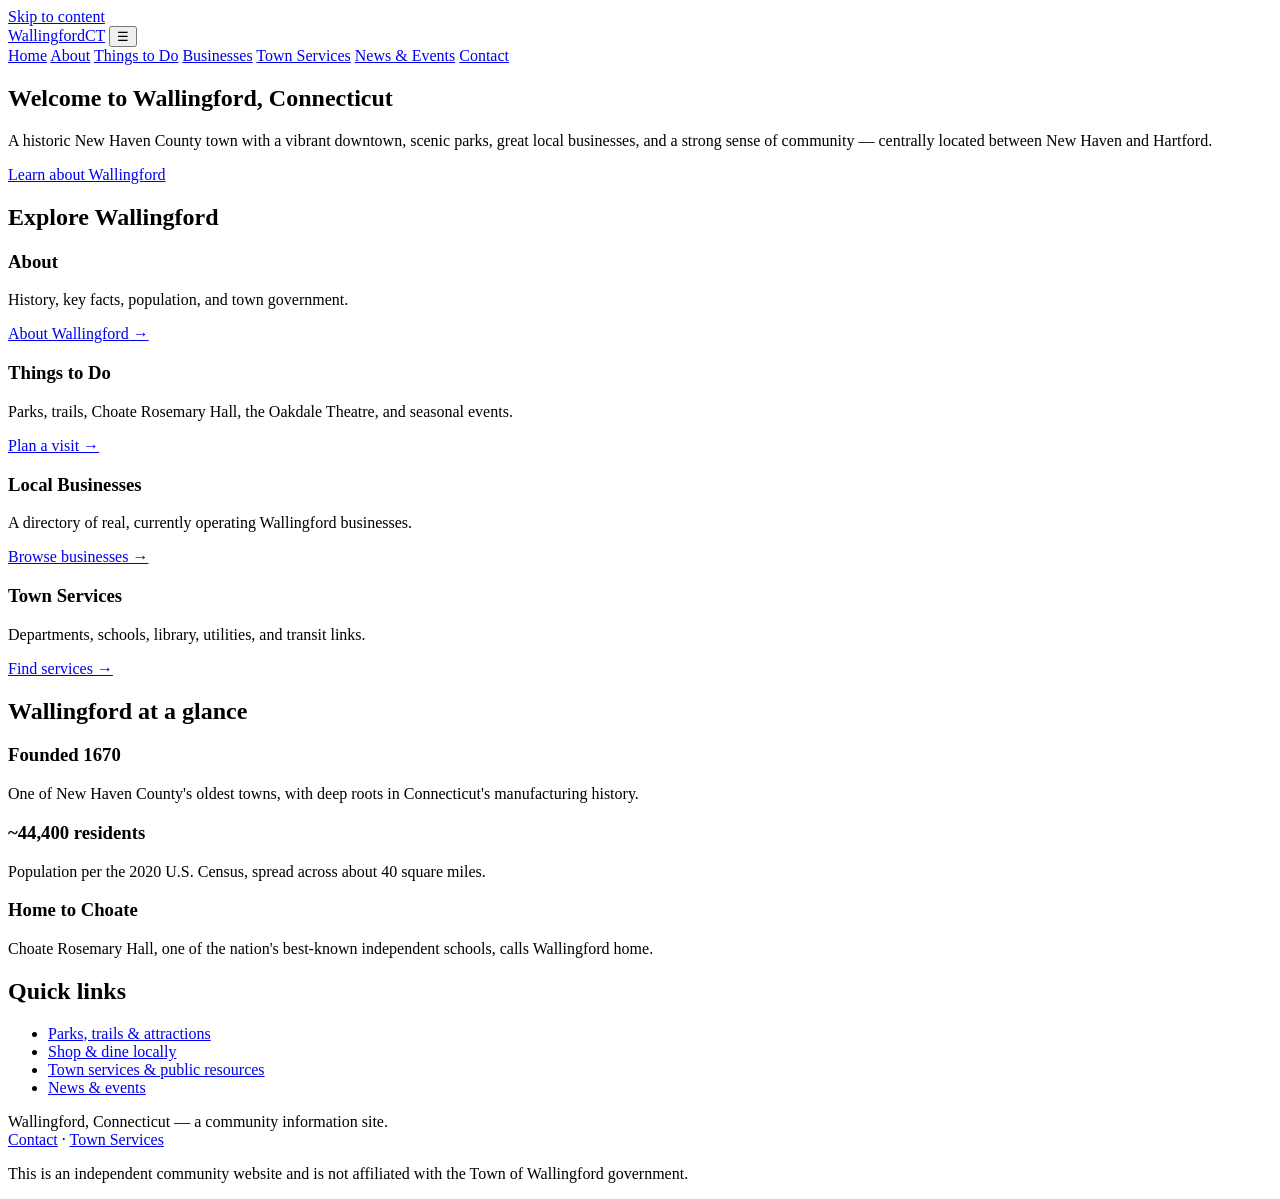
==== index.html @ 543798b0 "Build Wallingford community site" ====
<!DOCTYPE html>
<html lang="en">
<head>
  <meta charset="UTF-8">
  <meta name="viewport" content="width=device-width, initial-scale=1.0">
  <title>Wallingford, Connecticut — Community Website</title>
  <meta name="description" content="A community guide to Wallingford, Connecticut — its history, things to do, local businesses, town services, and events.">
  <link rel="stylesheet" href="styles.css">
</head>
<body>
  <a class="skip-link" href="#main">Skip to content</a>
  <header class="site-header">
    <div class="container header-inner">
      <a class="brand" href="index.html">Wallingford<span>CT</span></a>
      <button class="nav-toggle" aria-label="Open menu" aria-expanded="false">&#9776;</button>
      <nav class="site-nav" id="site-nav" aria-label="Primary">
        <a href="index.html" aria-current="page">Home</a>
        <a href="about.html">About</a>
        <a href="things-to-do.html">Things to Do</a>
        <a href="businesses.html">Businesses</a>
        <a href="services.html">Town Services</a>
        <a href="news-events.html">News &amp; Events</a>
        <a href="contact.html">Contact</a>
      </nav>
    </div>
  </header>

  <main id="main">
    <section class="hero">
      <div class="container">
        <h1>Welcome to Wallingford, Connecticut</h1>
        <p>A historic New Haven County town with a vibrant downtown, scenic parks, great local businesses, and a strong sense of community — centrally located between New Haven and Hartford.</p>
        <a class="btn ghost" href="about.html">Learn about Wallingford</a>
      </div>
    </section>

    <section>
      <div class="container">
        <h2>Explore Wallingford</h2>
        <div class="grid grid-4">
          <div class="card">
            <h3>About</h3>
            <p>History, key facts, population, and town government.</p>
            <a href="about.html">About Wallingford &rarr;</a>
          </div>
          <div class="card">
            <h3>Things to Do</h3>
            <p>Parks, trails, Choate Rosemary Hall, the Oakdale Theatre, and seasonal events.</p>
            <a href="things-to-do.html">Plan a visit &rarr;</a>
          </div>
          <div class="card">
            <h3>Local Businesses</h3>
            <p>A directory of real, currently operating Wallingford businesses.</p>
            <a href="businesses.html">Browse businesses &rarr;</a>
          </div>
          <div class="card">
            <h3>Town Services</h3>
            <p>Departments, schools, library, utilities, and transit links.</p>
            <a href="services.html">Find services &rarr;</a>
          </div>
        </div>
      </div>
    </section>

    <section class="bg-alt">
      <div class="container">
        <h2>Wallingford at a glance</h2>
        <div class="grid grid-3">
          <div class="card">
            <h3>Founded 1670</h3>
            <p>One of New Haven County's oldest towns, with deep roots in Connecticut's manufacturing history.</p>
          </div>
          <div class="card">
            <h3>~44,400 residents</h3>
            <p>Population per the 2020 U.S. Census, spread across about 40 square miles.</p>
          </div>
          <div class="card">
            <h3>Home to Choate</h3>
            <p>Choate Rosemary Hall, one of the nation's best-known independent schools, calls Wallingford home.</p>
          </div>
        </div>
      </div>
    </section>

    <section>
      <div class="container">
        <h2>Quick links</h2>
        <ul class="list">
          <li><a href="things-to-do.html">Parks, trails &amp; attractions</a></li>
          <li><a href="businesses.html">Shop &amp; dine locally</a></li>
          <li><a href="services.html">Town services &amp; public resources</a></li>
          <li><a href="news-events.html">News &amp; events</a></li>
        </ul>
      </div>
    </section>
  </main>

  <footer class="site-footer">
    <div class="container">
      <div class="footer-inner">
        <div>Wallingford, Connecticut &mdash; a community information site.</div>
        <div><a href="contact.html">Contact</a> &middot; <a href="services.html">Town Services</a></div>
      </div>
      <p class="muted-note">This is an independent community website and is not affiliated with the Town of Wallingford government.</p>
    </div>
  </footer>
  <script src="script.js"></script>
</body>
</html>
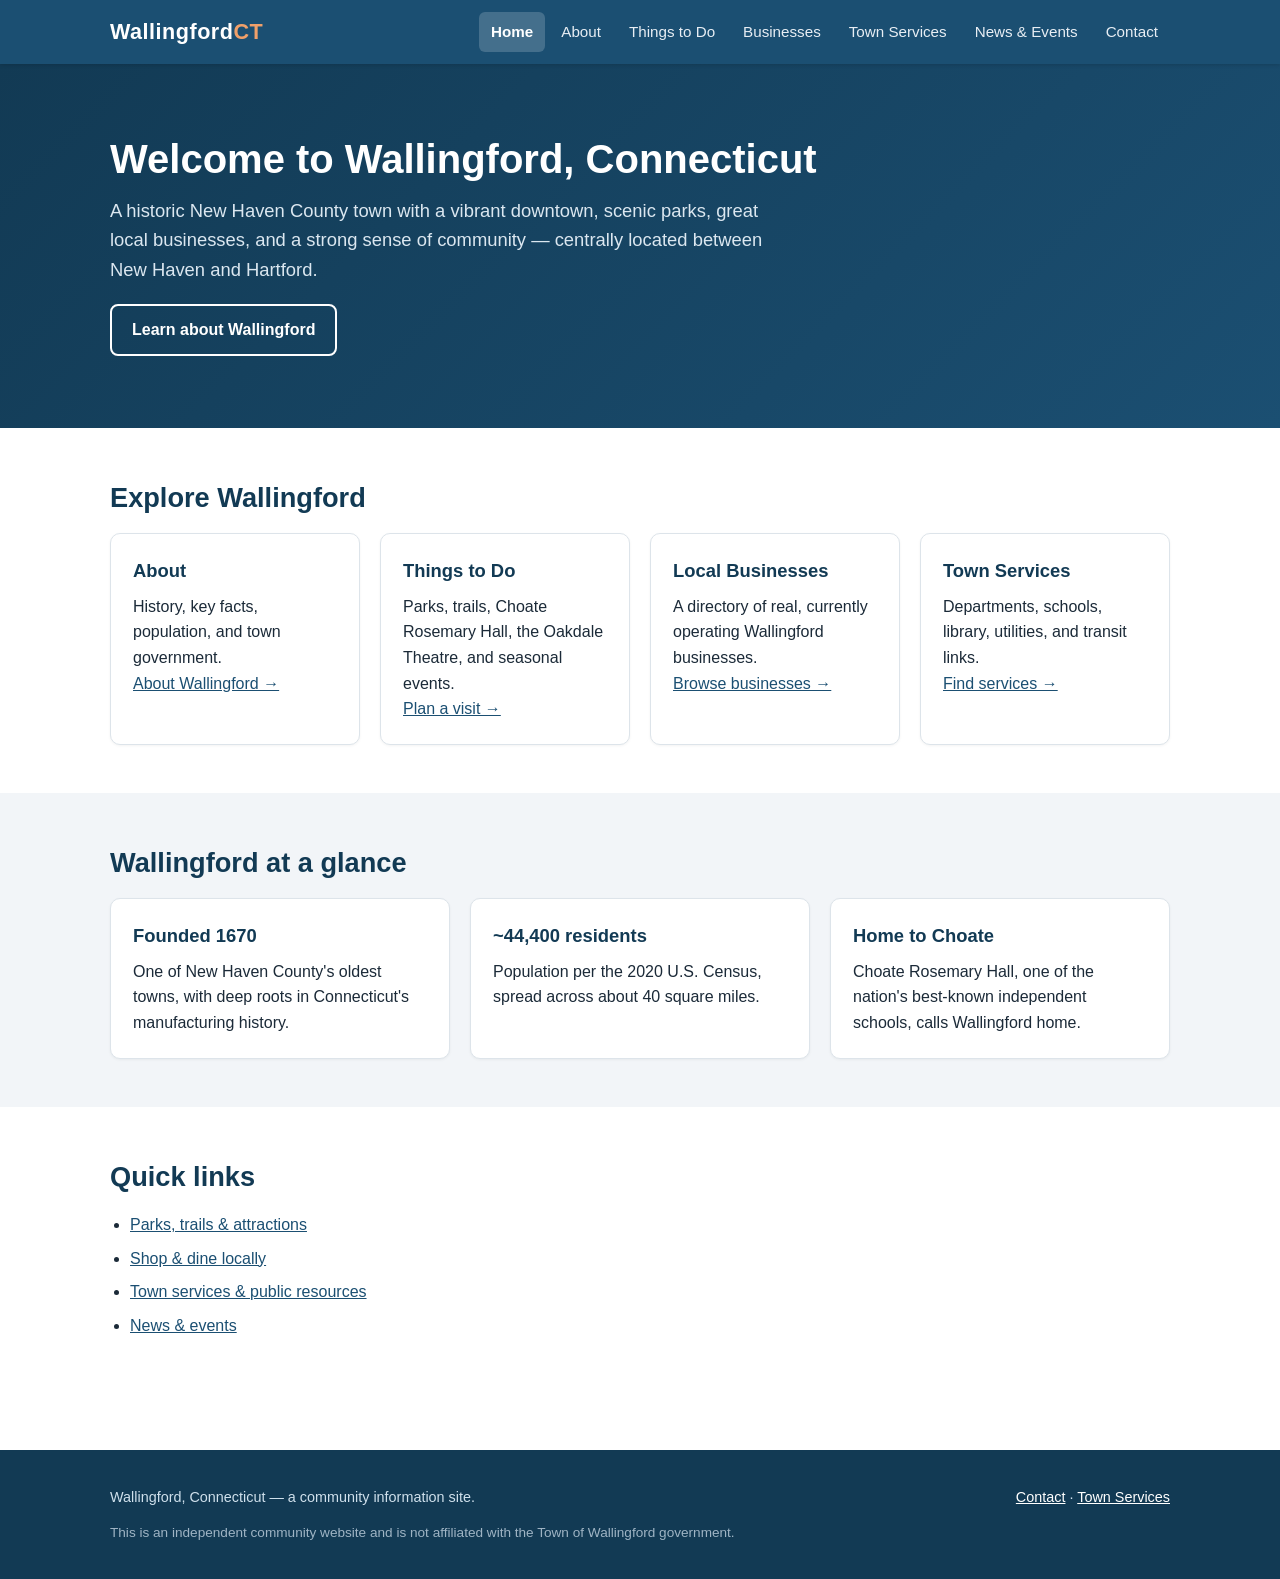
==== commit 67afd9e3: "Fix town/library/business links, add OG tags + favicon" ====
--- a/index.html
+++ b/index.html
@@ -5,6 +5,13 @@
   <meta name="viewport" content="width=device-width, initial-scale=1.0">
   <title>Wallingford, Connecticut — Community Website</title>
   <meta name="description" content="A community guide to Wallingford, Connecticut — its history, things to do, local businesses, town services, and events.">
+  <link rel="canonical" href="https://springteasers.github.io/wallingford-community/">
+  <meta property="og:title" content="Wallingford, Connecticut — Community Website">
+  <meta property="og:description" content="A community guide to Wallingford, Connecticut — its history, things to do, local businesses, town services, and events.">
+  <meta property="og:type" content="website">
+  <meta property="og:url" content="https://springteasers.github.io/wallingford-community/">
+  <meta name="twitter:card" content="summary">
+  <link rel="icon" href="favicon.svg" type="image/svg+xml">
   <link rel="stylesheet" href="styles.css">
 </head>
 <body>
--- a/styles.css
+++ b/styles.css
@@ -0,0 +1,82 @@
+:root{
+  --primary:#1B4F72;
+  --primary-dark:#123a54;
+  --accent:#B4552D;
+  --bg:#ffffff;
+  --bg-alt:#f2f5f8;
+  --text:#1b2a38;
+  --muted:#51606f;
+  --border:#dde4ea;
+}
+*{box-sizing:border-box;margin:0;padding:0}
+html{scroll-behavior:smooth}
+body{font-family:-apple-system,BlinkMacSystemFont,"Segoe UI",Roboto,Helvetica,Arial,sans-serif;color:var(--text);line-height:1.6;background:var(--bg)}
+a{color:var(--primary)}
+a:focus-visible{outline:3px solid var(--accent);outline-offset:2px}
+.container{max-width:1100px;margin:0 auto;padding:0 20px}
+.skip-link{position:absolute;left:-9999px;top:0;background:var(--primary);color:#fff;padding:8px 14px;z-index:100}
+.skip-link:focus{left:0}
+
+/* Header */
+.site-header{background:var(--primary);color:#fff;position:sticky;top:0;z-index:50;box-shadow:0 1px 4px rgba(0,0,0,.15)}
+.header-inner{display:flex;align-items:center;justify-content:space-between;min-height:64px;gap:12px}
+.brand{font-size:1.35rem;font-weight:700;color:#fff;text-decoration:none;letter-spacing:.5px;white-space:nowrap}
+.brand span{color:#f0a06a}
+.site-nav{display:flex;gap:4px;flex-wrap:wrap}
+.site-nav a{color:#e8eef4;text-decoration:none;padding:8px 12px;border-radius:6px;font-size:.95rem}
+.site-nav a:hover{background:rgba(255,255,255,.12);color:#fff}
+.site-nav a[aria-current="page"]{background:rgba(255,255,255,.18);color:#fff;font-weight:600}
+.nav-toggle{display:none;background:none;border:none;color:#fff;font-size:1.7rem;cursor:pointer;line-height:1;padding:4px 8px}
+
+/* Hero */
+.hero{background:linear-gradient(135deg,var(--primary-dark),var(--primary));color:#fff;padding:72px 0}
+.hero h1{font-size:2.5rem;line-height:1.15;margin-bottom:14px}
+.hero p{font-size:1.15rem;color:#dbe7f0;max-width:660px;margin-bottom:20px}
+
+/* Sections */
+section{padding:48px 0}
+section.bg-alt{background:var(--bg-alt)}
+h2{font-size:1.7rem;color:var(--primary-dark);margin-bottom:14px}
+h3{font-size:1.15rem;margin-bottom:8px}
+.lead{color:var(--muted);font-size:1.05rem;margin-bottom:20px}
+.grid{display:grid;gap:20px}
+.grid-2{grid-template-columns:1fr 1fr}
+.grid-3{grid-template-columns:repeat(3,1fr)}
+.grid-4{grid-template-columns:repeat(4,1fr)}
+.card{background:var(--bg);border:1px solid var(--border);border-radius:10px;padding:22px;box-shadow:0 1px 3px rgba(0,0,0,.05)}
+.card h3{color:var(--primary-dark)}
+.card .cat{font-size:.8rem;text-transform:uppercase;letter-spacing:.5px;color:var(--accent);font-weight:700;margin-bottom:6px}
+.btn{display:inline-block;background:var(--accent);color:#fff;padding:11px 20px;border-radius:8px;text-decoration:none;font-weight:600}
+.btn:hover{background:#9a4725}
+.btn.ghost{background:transparent;border:2px solid #fff;color:#fff}
+.btn.ghost:hover{background:rgba(255,255,255,.12)}
+
+/* Lists */
+ul.list,ol.list{padding-left:20px;margin:8px 0 16px}
+ul.list li,ol.list li{margin-bottom:8px}
+.tag{display:inline-block;background:var(--bg-alt);border:1px solid var(--border);color:var(--muted);font-size:.8rem;padding:2px 9px;border-radius:20px;margin:0 6px 6px 0}
+
+/* Fact table */
+table.facts{width:100%;border-collapse:collapse;margin:16px 0}
+table.facts th,table.facts td{text-align:left;padding:10px 12px;border-bottom:1px solid var(--border)}
+table.facts th{color:var(--primary-dark);width:40%}
+
+/* Sources */
+.sources{font-size:.85rem;color:var(--muted);border-top:1px solid var(--border);margin-top:32px;padding-top:16px}
+.sources a{color:var(--primary)}
+
+/* Footer */
+.site-footer{background:var(--primary-dark);color:#cfe0ec;padding:36px 0;margin-top:48px}
+.site-footer a{color:#fff}
+.footer-inner{display:flex;justify-content:space-between;gap:20px;flex-wrap:wrap;font-size:.9rem}
+.muted-note{font-size:.85rem;color:#9fb4c4;margin-top:12px}
+
+@media(max-width:820px){
+  .nav-toggle{display:block}
+  .site-nav{display:none;flex-direction:column;width:100%;padding-bottom:12px}
+  .site-nav.open{display:flex}
+  .header-inner{flex-wrap:wrap}
+  .grid-2,.grid-3,.grid-4{grid-template-columns:1fr}
+  .hero h1{font-size:1.9rem}
+  .hero{padding:48px 0}
+}
